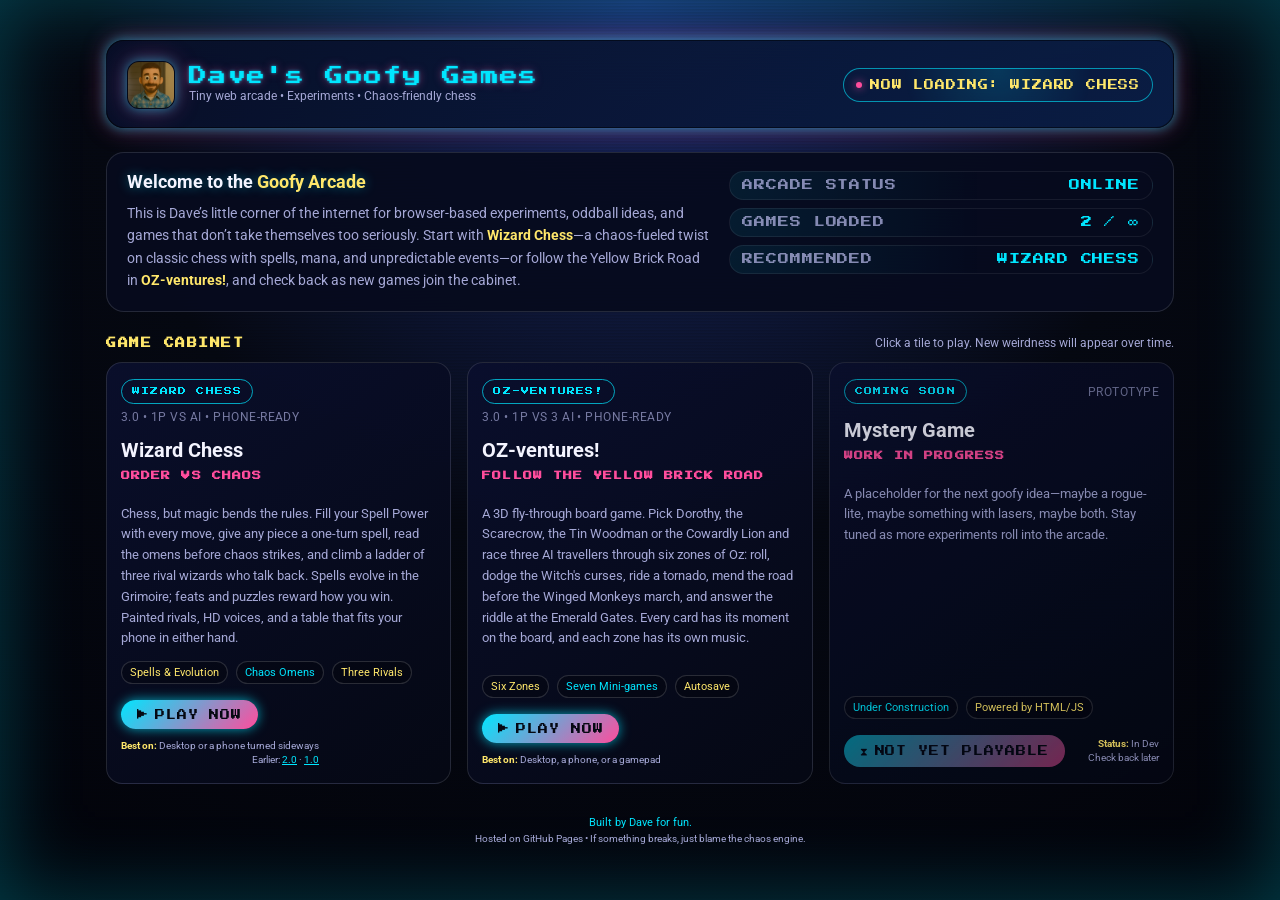
==== index.html @ 869f468e "OZ-ventures! 3.11.0 → OzVentures/; landing page lists it" ====
<!DOCTYPE html>
<html lang="en">
<head>
  <meta charset="UTF-8" />
  <title>Dave's Goofy Games | Arcade</title>
  <meta name="viewport" content="width=device-width, initial-scale=1.0" />

  <!-- Retro Arcade Font -->
  <link rel="preconnect" href="https://fonts.googleapis.com">
  <link rel="preconnect" href="https://fonts.gstatic.com" crossorigin>
  <link href="https://fonts.googleapis.com/css2?family=Press+Start+2P&family=Roboto:wght@300;400;700&display=swap" rel="stylesheet">

  <style>
    :root {
      --bg-main: #050812;
      --bg-panel: rgba(7, 11, 30, 0.95);
      --accent-pink: #ff4d9d;
      --accent-cyan: #00e6ff;
      --accent-yellow: #ffe76b;
      --card-border: rgba(255, 255, 255, 0.12);
      --text-main: #f4f4ff;
      --text-muted: #a5a8d6;
      --shadow-neon: 0 0 12px rgba(0, 230, 255, 0.5), 0 0 24px rgba(255, 77, 157, 0.4);
    }

    * {
      box-sizing: border-box;
      margin: 0;
      padding: 0;
    }

    body {
      min-height: 100vh;
      font-family: 'Roboto', system-ui, -apple-system, BlinkMacSystemFont, sans-serif;
      background: radial-gradient(circle at top, #1a2b6b 0, #050812 50%, #02030a 100%);
      color: var(--text-main);
      display: flex;
      justify-content: center;
      align-items: stretch;
    }

    .scanlines {
      pointer-events: none;
      position: fixed;
      inset: 0;
      background: repeating-linear-gradient(
        to bottom,
        rgba(0, 0, 0, 0.25) 0px,
        rgba(0, 0, 0, 0.25) 1px,
        transparent 2px,
        transparent 3px
      );
      mix-blend-mode: multiply;
      opacity: 0.45;
      z-index: 1;
    }

    .crt-glow {
      position: fixed;
      inset: 0;
      box-shadow: 0 0 80px rgba(0, 230, 255, 0.25) inset;
      pointer-events: none;
      z-index: 1;
    }

    .page {
      position: relative;
      z-index: 2;
      width: 100%;
      max-width: 1100px;
      padding: 24px 16px 40px;
      margin: auto;
      display: flex;
      flex-direction: column;
      gap: 24px;
    }

    .header {
      background: linear-gradient(135deg, rgba(8, 15, 40, 0.95), rgba(10, 30, 70, 0.95));
      border-radius: 18px;
      border: 1px solid rgba(0, 0, 0, 0.5);
      box-shadow: var(--shadow-neon);
      padding: 20px 20px 18px;
      display: flex;
      flex-wrap: wrap;
      align-items: center;
      justify-content: space-between;
      gap: 12px;
    }

    .logo {
      display: flex;
      align-items: center;
      gap: 14px;
    }

    /* UPDATED: use Dave.png as the logo image with hover spin */
    .logo-icon {
      width: 48px;
      height: 48px;
      border-radius: 12px;
      box-shadow: var(--shadow-neon);
      object-fit: cover;
      border: 1px solid rgba(0, 0, 0, 0.4);
      transform: rotate(0deg);
      transition: transform 0.4s ease-out;
    }

    .logo-icon:hover {
      animation: logo-spin 0.7s linear;
    }

    @keyframes logo-spin {
      from {
        transform: rotate(0deg) scale(1);
      }
      50% {
        transform: rotate(180deg) scale(1.05);
      }
      to {
        transform: rotate(360deg) scale(1);
      }
    }

    .logo-text-main {
      font-family: 'Press Start 2P', system-ui, sans-serif;
      font-size: clamp(14px, 2.4vw, 18px);
      color: var(--accent-cyan);
      text-shadow:
        0 0 3px rgba(0, 230, 255, 0.7),
        0 0 8px rgba(255, 77, 157, 0.5);
      letter-spacing: 0.08em;
    }

    .logo-text-sub {
      font-size: 12px;
      color: var(--text-muted);
      margin-top: 4px;
    }

    /* The loading ticker: a goofy line at a time; the light pulses, then the next one rolls up. */
    .header-chip {
      font-family: 'Press Start 2P', system-ui, sans-serif;
      font-size: 10px;
      text-transform: uppercase;
      letter-spacing: 0.08em;
      padding: 8px 12px;
      border-radius: 999px;
      border: 1px solid rgba(0, 230, 255, 0.6);
      color: var(--accent-yellow);
      background: radial-gradient(circle at top, rgba(0, 230, 255, 0.15), transparent 60%);
      display: inline-flex;
      align-items: center;
      gap: 8px;
      white-space: nowrap;
      max-width: 100%;
    }

    .header-chip-dot {
      flex: none;
      width: 6px;
      height: 6px;
      border-radius: 50%;
      background: var(--accent-pink);
      box-shadow: 0 0 8px rgba(255, 77, 157, 0.9);
    }

    .header-chip-dot.is-pulsing {
      animation: chip-pulse 0.45s ease-in-out 3;
    }

    @keyframes chip-pulse {
      0%, 100% {
        transform: scale(1);
        box-shadow: 0 0 8px rgba(255, 77, 157, 0.9);
      }
      50% {
        transform: scale(2.1);
        box-shadow: 0 0 18px rgba(255, 77, 157, 1), 0 0 30px rgba(0, 230, 255, 0.8);
        background: var(--accent-cyan);
      }
    }

    .header-chip-text {
      display: inline-block;
      overflow: hidden;
      text-overflow: ellipsis;
      line-height: 1.6;
      transition: transform 0.35s ease, opacity 0.35s ease;
    }

    .header-chip-text.is-leaving {
      transform: translateY(-120%);
      opacity: 0;
    }

    .header-chip-text.is-arriving {
      transform: translateY(120%);
      opacity: 0;
      transition: none;
    }

    @media (prefers-reduced-motion: reduce) {
      .header-chip-dot.is-pulsing {
        animation: none;
      }

      .header-chip-text,
      .header-chip-text.is-leaving,
      .header-chip-text.is-arriving {
        transition: none;
        transform: none;
        opacity: 1;
      }
    }

    .intro {
      background: var(--bg-panel);
      border-radius: 18px;
      border: 1px solid var(--card-border);
      padding: 18px 20px 20px;
      display: grid;
      grid-template-columns: minmax(0, 2.2fr) minmax(0, 1.6fr);
      gap: 20px;
    }

    .intro-copy h2 {
      font-size: 18px;
      margin-bottom: 10px;
      text-shadow: 0 0 12px rgba(0, 230, 255, 0.4);
    }

    .intro-copy p {
      font-size: 14px;
      color: var(--text-muted);
      line-height: 1.6;
      max-width: 48rem;
    }

    .intro-copy strong {
      color: var(--accent-yellow);
      font-weight: 700;
    }

    .intro-stats {
      display: flex;
      flex-direction: column;
      gap: 8px;
      font-size: 11px;
      text-transform: uppercase;
      letter-spacing: 0.08em;
      font-family: 'Press Start 2P', system-ui, sans-serif;
      color: var(--text-muted);
    }

    .intro-stat-row {
      display: flex;
      justify-content: space-between;
      align-items: center;
      border-radius: 999px;
      padding: 8px 12px;
      background: radial-gradient(circle at left, rgba(0, 230, 255, 0.08), transparent 60%);
      border: 1px solid rgba(255, 255, 255, 0.07);
    }

    .intro-stat-label {
      opacity: 0.8;
    }

    .intro-stat-value {
      color: var(--accent-cyan);
    }

    .games-section {
      display: flex;
      flex-direction: column;
      gap: 12px;
    }

    .games-header {
      display: flex;
      align-items: center;
      justify-content: space-between;
      gap: 8px;
    }

    .games-title {
      font-family: 'Press Start 2P', system-ui, sans-serif;
      font-size: 10px;
      letter-spacing: 0.15em;
      text-transform: uppercase;
      color: var(--accent-yellow);
    }

    .games-subtitle {
      font-size: 12px;
      color: var(--text-muted);
    }

    /* The cabinet: one tile per game, equal height, three across on a desktop, two on a tablet, one on
       a phone. Each tile is one grid cell (no wrapper links round the cards, which the browser used to
       split into extra empty cells). */
    .games-grid {
      display: grid;
      grid-template-columns: repeat(3, minmax(0, 1fr));
      grid-auto-rows: 1fr;
      gap: 16px;
      align-items: stretch;
    }

    .game-card {
      position: relative;
      background: linear-gradient(145deg, rgba(10, 15, 45, 0.95), rgba(5, 8, 20, 0.98));
      border-radius: 16px;
      border: 1px solid var(--card-border);
      padding: 16px 14px 16px;
      overflow: hidden;
      display: flex;
      flex-direction: column;
      gap: 10px;
      min-width: 0;
      transition:
        transform 0.18s ease-out,
        box-shadow 0.18s ease-out,
        border-color 0.18s ease-out;
    }

    .game-card::before {
      content: "";
      position: absolute;
      inset: -40%;
      background:
        radial-gradient(circle at 0 0, rgba(0, 230, 255, 0.11), transparent 60%),
        radial-gradient(circle at 100% 0, rgba(255, 77, 157, 0.11), transparent 60%);
      opacity: 0;
      transition: opacity 0.18s ease-out;
      pointer-events: none;
    }

    .game-card--playable {
      cursor: pointer;
    }

    .game-card--playable:hover,
    .game-card--playable:focus-within {
      transform: translateY(-4px);
      box-shadow: 0 14px 30px rgba(0, 0, 0, 0.6);
      border-color: rgba(0, 230, 255, 0.6);
    }

    .game-card--playable:hover::before,
    .game-card--playable:focus-within::before {
      opacity: 1;
    }

    .game-card--soon {
      opacity: 0.82;
    }

    .game-tag-row {
      display: flex;
      flex-wrap: wrap;
      gap: 6px 10px;
      justify-content: space-between;
      align-items: center;
      font-size: 10px;
      font-family: 'Press Start 2P', system-ui, sans-serif;
      text-transform: uppercase;
      letter-spacing: 0.12em;
      color: var(--text-muted);
    }

    .game-tag-pill {
      padding: 5px 10px;
      border-radius: 999px;
      border: 1px solid rgba(0, 230, 255, 0.7);
      color: var(--accent-cyan);
      white-space: nowrap;
      font-size: 8px;
      line-height: 1.6;
    }

    .game-tag-mode {
      opacity: 0.7;
      font-family: 'Roboto', system-ui, sans-serif;
      font-size: 12px;
      letter-spacing: 0.04em;
      white-space: nowrap;
    }

    .game-title {
      font-size: 20px;
      font-weight: 700;
      display: flex;
      flex-direction: column;
      align-items: flex-start;
      gap: 6px;
      margin: 4px 0 10px;
    }

    .game-title span {
      font-size: 9px;
      color: var(--accent-pink);
      font-family: 'Press Start 2P', system-ui, sans-serif;
      letter-spacing: 0.12em;
      line-height: 1.7;
      text-transform: uppercase;
    }

    .game-description {
      font-size: 13px;
      color: var(--text-muted);
      line-height: 1.6;
      flex: 1;
    }

    .game-badges {
      display: flex;
      flex-wrap: wrap;
      gap: 8px;
      margin-top: 2px;
    }

    .badge {
      font-size: 11px;
      padding: 4px 8px;
      border-radius: 999px;
      border: 1px solid rgba(255, 255, 255, 0.15);
      color: var(--accent-yellow);
      background: rgba(0, 0, 0, 0.25);
    }

    .badge-secondary {
      color: var(--accent-cyan);
    }

    .game-footer {
      display: flex;
      flex-wrap: wrap;
      align-items: center;
      justify-content: space-between;
      gap: 10px;
      margin-top: 6px;
    }

    .play-btn {
      display: inline-flex;
      align-items: center;
      justify-content: center;
      gap: 6px;
      padding: 9px 16px;
      border-radius: 999px;
      border: none;
      font-family: 'Press Start 2P', system-ui, sans-serif;
      font-size: 10px;
      text-transform: uppercase;
      letter-spacing: 0.09em;
      color: var(--bg-main);
      background: linear-gradient(135deg, var(--accent-cyan), var(--accent-pink));
      box-shadow: 0 0 12px rgba(0, 230, 255, 0.7);
      text-decoration: none;
      cursor: pointer;
      white-space: nowrap;
    }

    /* The Play button's link covers its whole tile, so a click anywhere on the tile plays. */
    .play-btn--tile::after {
      content: "";
      position: absolute;
      inset: 0;
      z-index: 1;
    }

    .play-btn span {
      font-size: 11px;
    }

    .play-btn:hover,
    .game-card--playable:hover .play-btn {
      box-shadow: 0 0 16px rgba(0, 230, 255, 0.9);
      transform: translateY(-1px);
    }

    .play-btn[disabled] {
      cursor: default;
      opacity: 0.55;
      box-shadow: none;
    }

    .play-meta {
      font-size: 10px;
      color: var(--text-muted);
      text-align: right;
      line-height: 1.4;
    }

    .play-meta strong {
      color: var(--accent-yellow);
      font-weight: 700;
    }

    /* Links inside a tile (the earlier versions) sit above the tile's own link. */
    .play-meta a {
      position: relative;
      z-index: 2;
      color: var(--accent-cyan);
    }

    .footer {
      margin-top: 8px;
      font-size: 11px;
      color: var(--text-muted);
      text-align: center;
    }

    .footer span {
      color: var(--accent-cyan);
    }

    .footer small {
      display: block;
      margin-top: 4px;
      font-size: 10px;
    }

    /* Responsive tweaks */
    @media (max-width: 960px) {
      .games-grid {
        grid-template-columns: repeat(2, minmax(0, 1fr));
      }
    }

    @media (max-width: 720px) {
      .page {
        padding-inline: 12px;
      }

      .intro {
        grid-template-columns: minmax(0, 1fr);
      }

      .header {
        padding-inline: 16px;
      }

      .header-chip {
        width: 100%;
        justify-content: center;
      }

      .games-subtitle {
        display: none;
      }
    }

    @media (max-width: 620px) {
      .games-grid {
        grid-template-columns: minmax(0, 1fr);
      }
    }
  </style>
</head>
<body>
  <div class="scanlines"></div>
  <div class="crt-glow"></div>

  <main class="page">
    <header class="header">
      <div class="logo">
        <!-- UPDATED: use Dave.png as the logo image -->
        <img class="logo-icon" src="Dave.png" alt="Dave's Goofy Games Logo">
        <div>
          <div class="logo-text-main">Dave's Goofy Games</div>
          <div class="logo-text-sub">Tiny web arcade • Experiments • Chaos-friendly chess</div>
        </div>
      </div>
      <div class="header-chip" role="status" aria-live="polite">
        <span class="header-chip-dot" id="chip-dot"></span>
        <span class="header-chip-text" id="chip-text">Now loading: Wizard Chess</span>
      </div>
    </header>

    <section class="intro">
      <div class="intro-copy">
        <h2>Welcome to the <strong>Goofy Arcade</strong></h2>
        <p>
          This is Dave’s little corner of the internet for browser-based experiments, oddball ideas,
          and games that don’t take themselves too seriously. Start with
          <strong>Wizard Chess</strong>—a chaos-fueled twist on classic chess with spells, mana, and
          unpredictable events—or follow the Yellow Brick Road in <strong>OZ-ventures!</strong>, and
          check back as new games join the cabinet.
        </p>
      </div>
      <div class="intro-stats">
        <div class="intro-stat-row">
          <span class="intro-stat-label">Arcade Status</span>
          <span class="intro-stat-value">Online</span>
        </div>
        <div class="intro-stat-row">
          <span class="intro-stat-label">Games Loaded</span>
          <span class="intro-stat-value">2 / ∞</span>
        </div>
        <div class="intro-stat-row">
          <span class="intro-stat-label">Recommended</span>
          <span class="intro-stat-value">Wizard Chess</span>
        </div>
      </div>
    </section>

    <section class="games-section">
      <div class="games-header">
        <h3 class="games-title">Game Cabinet</h3>
        <p class="games-subtitle">Click a tile to play. New weirdness will appear over time.</p>
      </div>

      <div class="games-grid">
        <!-- Wizard Chess Card -->
        <article class="game-card game-card--playable">
          <div class="game-tag-row">
            <span class="game-tag-pill">Wizard Chess</span>
            <span class="game-tag-mode">3.0 • 1P vs AI • Phone-ready</span>
          </div>
          <div class="game-title">
            Wizard Chess
            <span>Order vs Chaos</span>
          </div>
          <p class="game-description">
            Chess, but magic bends the rules. Fill your Spell Power with every move, give any piece a
            one-turn spell, read the omens before chaos strikes, and climb a ladder of three rival
            wizards who talk back. Spells evolve in the Grimoire; feats and puzzles reward how you win.
            Painted rivals, HD voices, and a table that fits your phone in either hand.
          </p>
          <div class="game-badges">
            <span class="badge">Spells &amp; Evolution</span>
            <span class="badge badge-secondary">Chaos Omens</span>
            <span class="badge">Three Rivals</span>
          </div>
          <div class="game-footer">
            <a class="play-btn play-btn--tile" href="WizardChess3/">
              <span>▶</span> Play Now
            </a>
            <div class="play-meta">
              <div><strong>Best on:</strong> Desktop or a phone turned sideways</div>
              <div>
                Earlier: <a href="WizardChess2/">2.0</a> ·
                <a href="WizardChess.html">1.0</a>
              </div>
            </div>
          </div>
        </article>

        <!-- OZ-ventures! Card -->
        <article class="game-card game-card--playable">
          <div class="game-tag-row">
            <span class="game-tag-pill">OZ-ventures!</span>
            <span class="game-tag-mode">3.0 • 1P vs 3 AI • Phone-ready</span>
          </div>
          <div class="game-title">
            OZ-ventures!
            <span>Follow the Yellow Brick Road</span>
          </div>
          <p class="game-description">
            A 3D fly-through board game. Pick Dorothy, the Scarecrow, the Tin Woodman or the Cowardly
            Lion and race three AI travellers through six zones of Oz: roll, dodge the Witch's curses,
            ride a tornado, mend the road before the Winged Monkeys march, and answer the riddle at the
            Emerald Gates. Every card has its moment on the board, and each zone has its own music.
          </p>
          <div class="game-badges">
            <span class="badge">Six Zones</span>
            <span class="badge badge-secondary">Seven Mini-games</span>
            <span class="badge">Autosave</span>
          </div>
          <div class="game-footer">
            <a class="play-btn play-btn--tile" href="OzVentures/">
              <span>▶</span> Play Now
            </a>
            <div class="play-meta">
              <div><strong>Best on:</strong> Desktop, a phone, or a gamepad</div>
            </div>
          </div>
        </article>

        <!-- Coming Soon Slot -->
        <article class="game-card game-card--soon">
          <div class="game-tag-row">
            <span class="game-tag-pill">Coming Soon</span>
            <span class="game-tag-mode">Prototype</span>
          </div>
          <div class="game-title">
            Mystery Game
            <span>Work in Progress</span>
          </div>
          <p class="game-description">
            A placeholder for the next goofy idea—maybe a rogue-lite, maybe something with lasers,
            maybe both. Stay tuned as more experiments roll into the arcade.
          </p>
          <div class="game-badges">
            <span class="badge badge-secondary">Under Construction</span>
            <span class="badge">Powered by HTML/JS</span>
          </div>
          <div class="game-footer">
            <button class="play-btn" type="button" disabled>
              <span>⧗</span> Not Yet Playable
            </button>
            <div class="play-meta">
              <div><strong>Status:</strong> In Dev</div>
              <div>Check back later</div>
            </div>
          </div>
        </article>
      </div>
    </section>

    <footer class="footer">
      <span>Built by Dave for fun.</span>
      <small>Hosted on GitHub Pages • If something breaks, just blame the chaos engine.</small>
    </footer>
  </main>

  <script>
    // The loading ticker: a goofy line holds for a while, the light pulses, and the next one rolls up.
    (function () {
      var LINES = [
        'Now loading: Wizard Chess',
        'Now loading: OZ-ventures!',
        'Now loading: mana crystals',
        'Getting bananas for the Winged Monkeys',
        'Polishing the Yellow Brick Road',
        'Oiling the Tin Woodman',
        'Teaching the Scarecrow long division',
        'Convincing the Lion it is only a cat',
        'Untangling the Witch’s broom',
        'Counting lollipops in Munchkinland',
        'Reheating last night’s chaos',
        'Charging the Spell Power',
        'Reading the omens (they look weird)',
        'Asking the rival wizards to behave',
        'Sharpening the bishops',
        'Checking the knights for loose horseshoes',
        'Shuffling the tornado',
        'Waking the poppies (they are not having it)',
        'Dusting the Emerald Gates',
        'Looking for Toto',
        'Apologising to the chaos engine',
        'Feeding the field mice',
        'Tuning the Grimoire',
        'Ironing the Scarecrow’s hat',
        'Setting the castling clocks',
        'Measuring the Witch’s Wilds for fog',
        'Refilling the oil can',
        'Rehearsing the Guardian’s riddles',
        'Blowing on the cartridge',
        'Inserting coin (just kidding, it’s free)',
        'Warming up the CRT',
        'Bribing the dice',
        'Teaching bats to fly in formation',
        'Buffing the silver shoes',
        'Pressing Start to continue',
        'Loading the loading screen',
        'Enchanting the pawns (lightly)',
        'Herding the Munchkins into their huts',
        'Painting the sky over Oz',
        'Explaining chess to a wizard',
        'Unjamming the gumball machine',
        'Checking the hay for needles',
        'Rolling a natural 6 for luck',
        'Loading complete. Loading again.',
      ];
      var HOLD_MS = 7000; // a line holds this long before the light pulses and the next one shows
      var dot = document.getElementById('chip-dot');
      var text = document.getElementById('chip-text');
      if (!dot || !text) return;
      var reduced = window.matchMedia && window.matchMedia('(prefers-reduced-motion: reduce)').matches;
      var last = -1;

      function pick() {
        var i;
        do i = Math.floor(Math.random() * LINES.length);
        while (i === last && LINES.length > 1);
        last = i;
        return LINES[i];
      }

      function swap(next) {
        if (reduced) {
          text.textContent = next;
          return;
        }
        text.classList.add('is-leaving');
        setTimeout(function () {
          text.textContent = next;
          text.classList.remove('is-leaving');
          text.classList.add('is-arriving');
          // One frame at the arriving position, then slide in.
          requestAnimationFrame(function () {
            requestAnimationFrame(function () {
              text.classList.remove('is-arriving');
            });
          });
        }, 350);
      }

      function tick() {
        // The light pulses first, then the line rolls over.
        dot.classList.remove('is-pulsing');
        void dot.offsetWidth; // restart the animation
        dot.classList.add('is-pulsing');
        setTimeout(function () {
          swap(pick());
        }, reduced ? 0 : 1300);
        setTimeout(tick, HOLD_MS);
      }

      setTimeout(tick, HOLD_MS);
    })();
  </script>
</body>
</html>
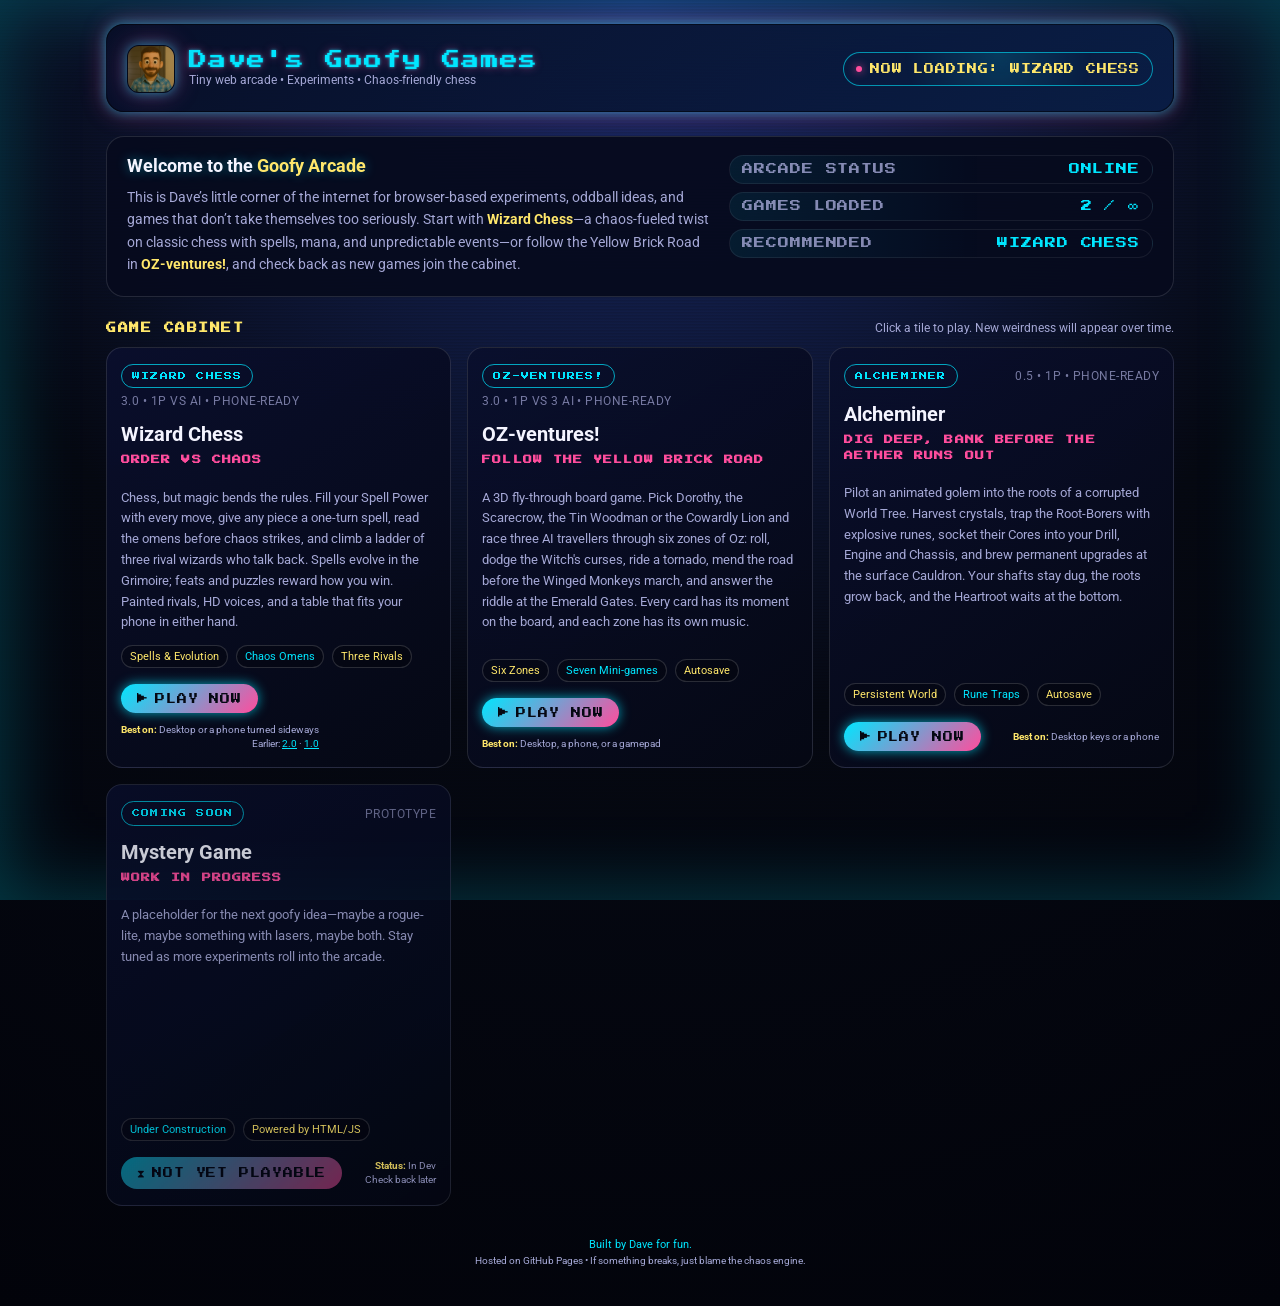
==== commit 9b950be6: "Alcheminer 0.5.0 → Alcheminer/; landing page lists it" ====
--- a/index.html
+++ b/index.html
@@ -676,6 +676,37 @@
             </a>
             <div class="play-meta">
               <div><strong>Best on:</strong> Desktop, a phone, or a gamepad</div>
+            </div>
+          </div>
+        </article>
+
+        <!-- Alcheminer Card -->
+        <article class="game-card game-card--playable">
+          <div class="game-tag-row">
+            <span class="game-tag-pill">Alcheminer</span>
+            <span class="game-tag-mode">0.5 • 1P • Phone-ready</span>
+          </div>
+          <div class="game-title">
+            Alcheminer
+            <span>Dig deep, bank before the Aether runs out</span>
+          </div>
+          <p class="game-description">
+            Pilot an animated golem into the roots of a corrupted World Tree. Harvest crystals, trap the
+            Root-Borers with explosive runes, socket their Cores into your Drill, Engine and Chassis, and brew
+            permanent upgrades at the surface Cauldron. Your shafts stay dug, the roots grow back, and the
+            Heartroot waits at the bottom.
+          </p>
+          <div class="game-badges">
+            <span class="badge">Persistent World</span>
+            <span class="badge badge-secondary">Rune Traps</span>
+            <span class="badge">Autosave</span>
+          </div>
+          <div class="game-footer">
+            <a class="play-btn play-btn--tile" href="Alcheminer/">
+              <span>▶</span> Play Now
+            </a>
+            <div class="play-meta">
+              <div><strong>Best on:</strong> Desktop keys or a phone</div>
             </div>
           </div>
         </article>
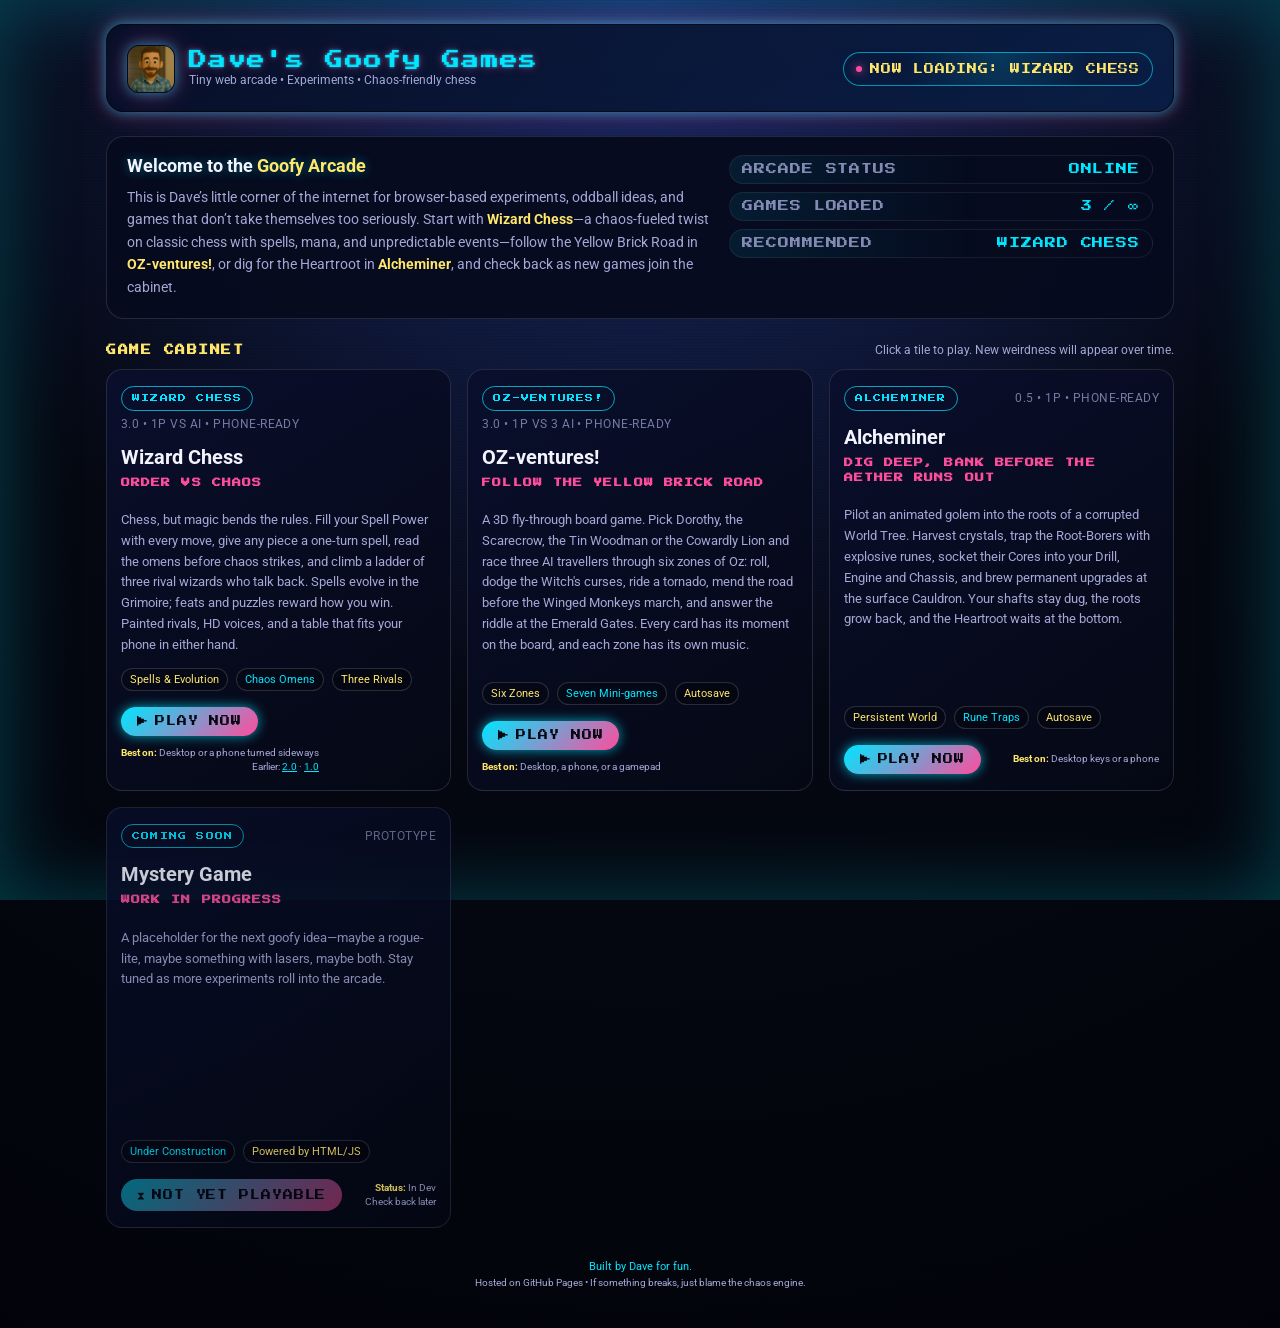
==== commit a064423b: "Landing page: Alcheminer in the welcome line, three games loaded" ====
--- a/index.html
+++ b/index.html
@@ -587,8 +587,8 @@
           This is Dave’s little corner of the internet for browser-based experiments, oddball ideas,
           and games that don’t take themselves too seriously. Start with
           <strong>Wizard Chess</strong>—a chaos-fueled twist on classic chess with spells, mana, and
-          unpredictable events—or follow the Yellow Brick Road in <strong>OZ-ventures!</strong>, and
-          check back as new games join the cabinet.
+          unpredictable events—follow the Yellow Brick Road in <strong>OZ-ventures!</strong>, or dig for
+          the Heartroot in <strong>Alcheminer</strong>, and check back as new games join the cabinet.
         </p>
       </div>
       <div class="intro-stats">
@@ -598,7 +598,7 @@
         </div>
         <div class="intro-stat-row">
           <span class="intro-stat-label">Games Loaded</span>
-          <span class="intro-stat-value">2 / ∞</span>
+          <span class="intro-stat-value">3 / ∞</span>
         </div>
         <div class="intro-stat-row">
           <span class="intro-stat-label">Recommended</span>
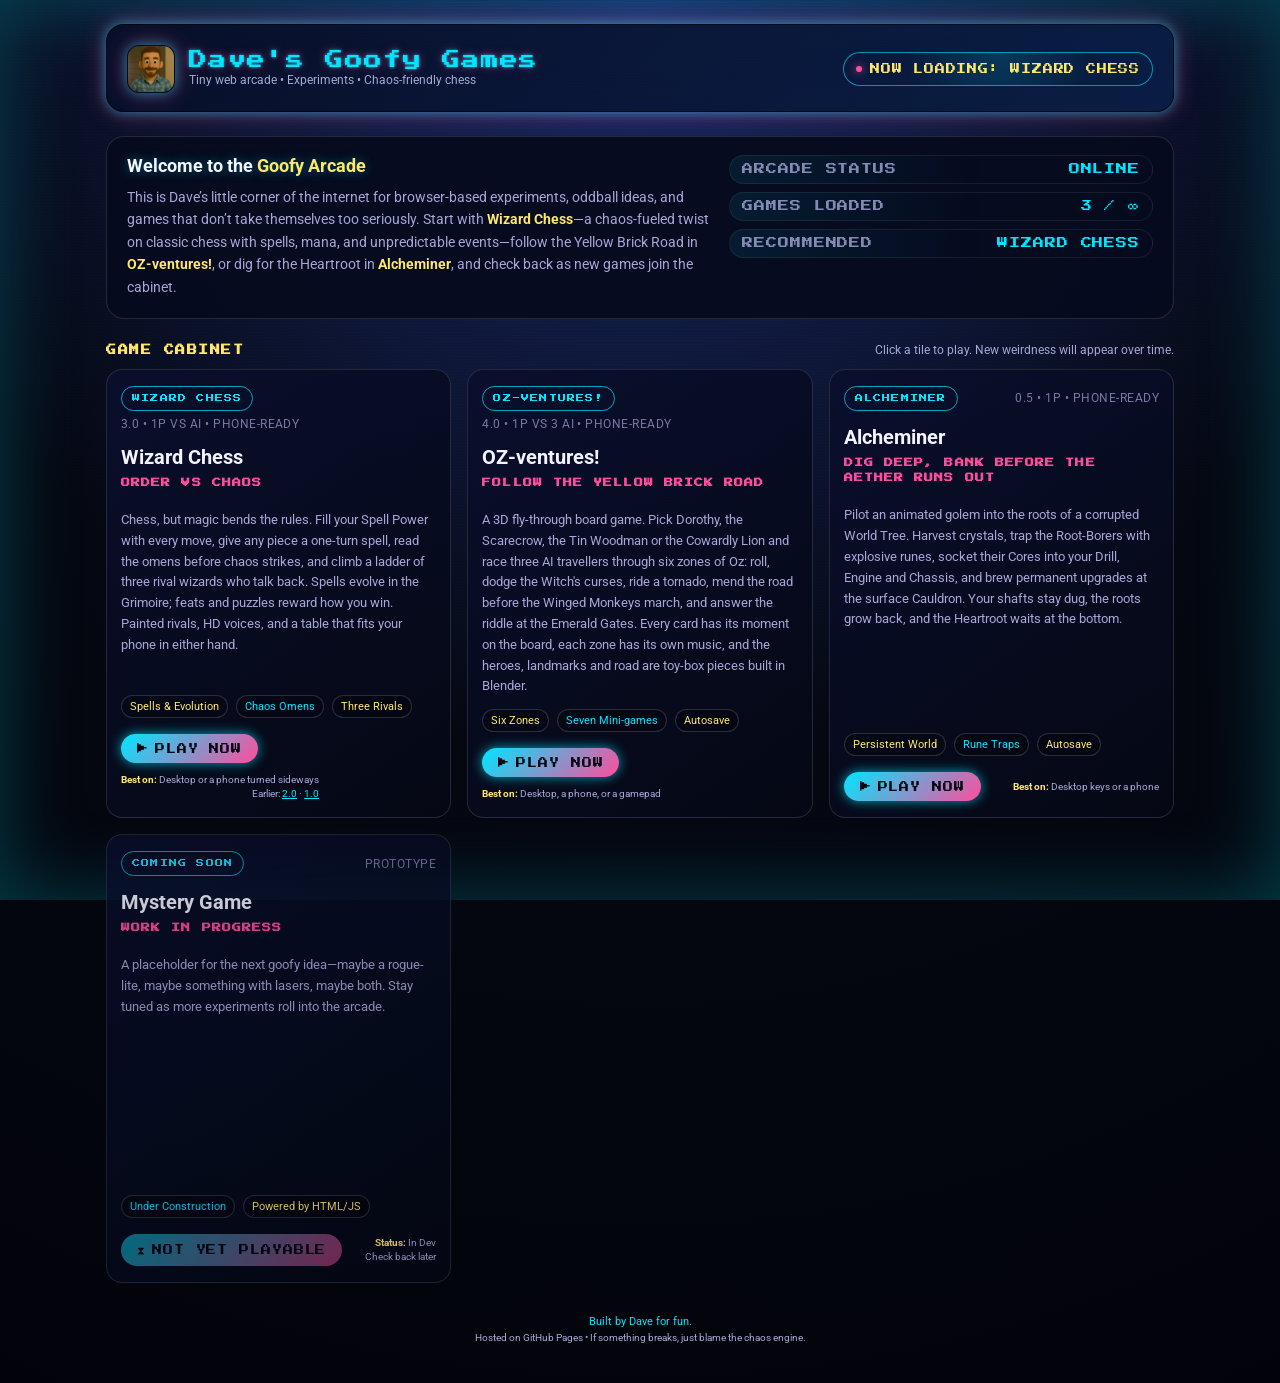
==== commit 03cbe9bd: "OZ-ventures! 4.0.0 → OzVentures/; landing page lists it" ====
--- a/index.html
+++ b/index.html
@@ -653,7 +653,7 @@
         <article class="game-card game-card--playable">
           <div class="game-tag-row">
             <span class="game-tag-pill">OZ-ventures!</span>
-            <span class="game-tag-mode">3.0 • 1P vs 3 AI • Phone-ready</span>
+            <span class="game-tag-mode">4.0 • 1P vs 3 AI • Phone-ready</span>
           </div>
           <div class="game-title">
             OZ-ventures!
@@ -663,7 +663,8 @@
             A 3D fly-through board game. Pick Dorothy, the Scarecrow, the Tin Woodman or the Cowardly
             Lion and race three AI travellers through six zones of Oz: roll, dodge the Witch's curses,
             ride a tornado, mend the road before the Winged Monkeys march, and answer the riddle at the
-            Emerald Gates. Every card has its moment on the board, and each zone has its own music.
+            Emerald Gates. Every card has its moment on the board, each zone has its own music, and the
+            heroes, landmarks and road are toy-box pieces built in Blender.
           </p>
           <div class="game-badges">
             <span class="badge">Six Zones</span>
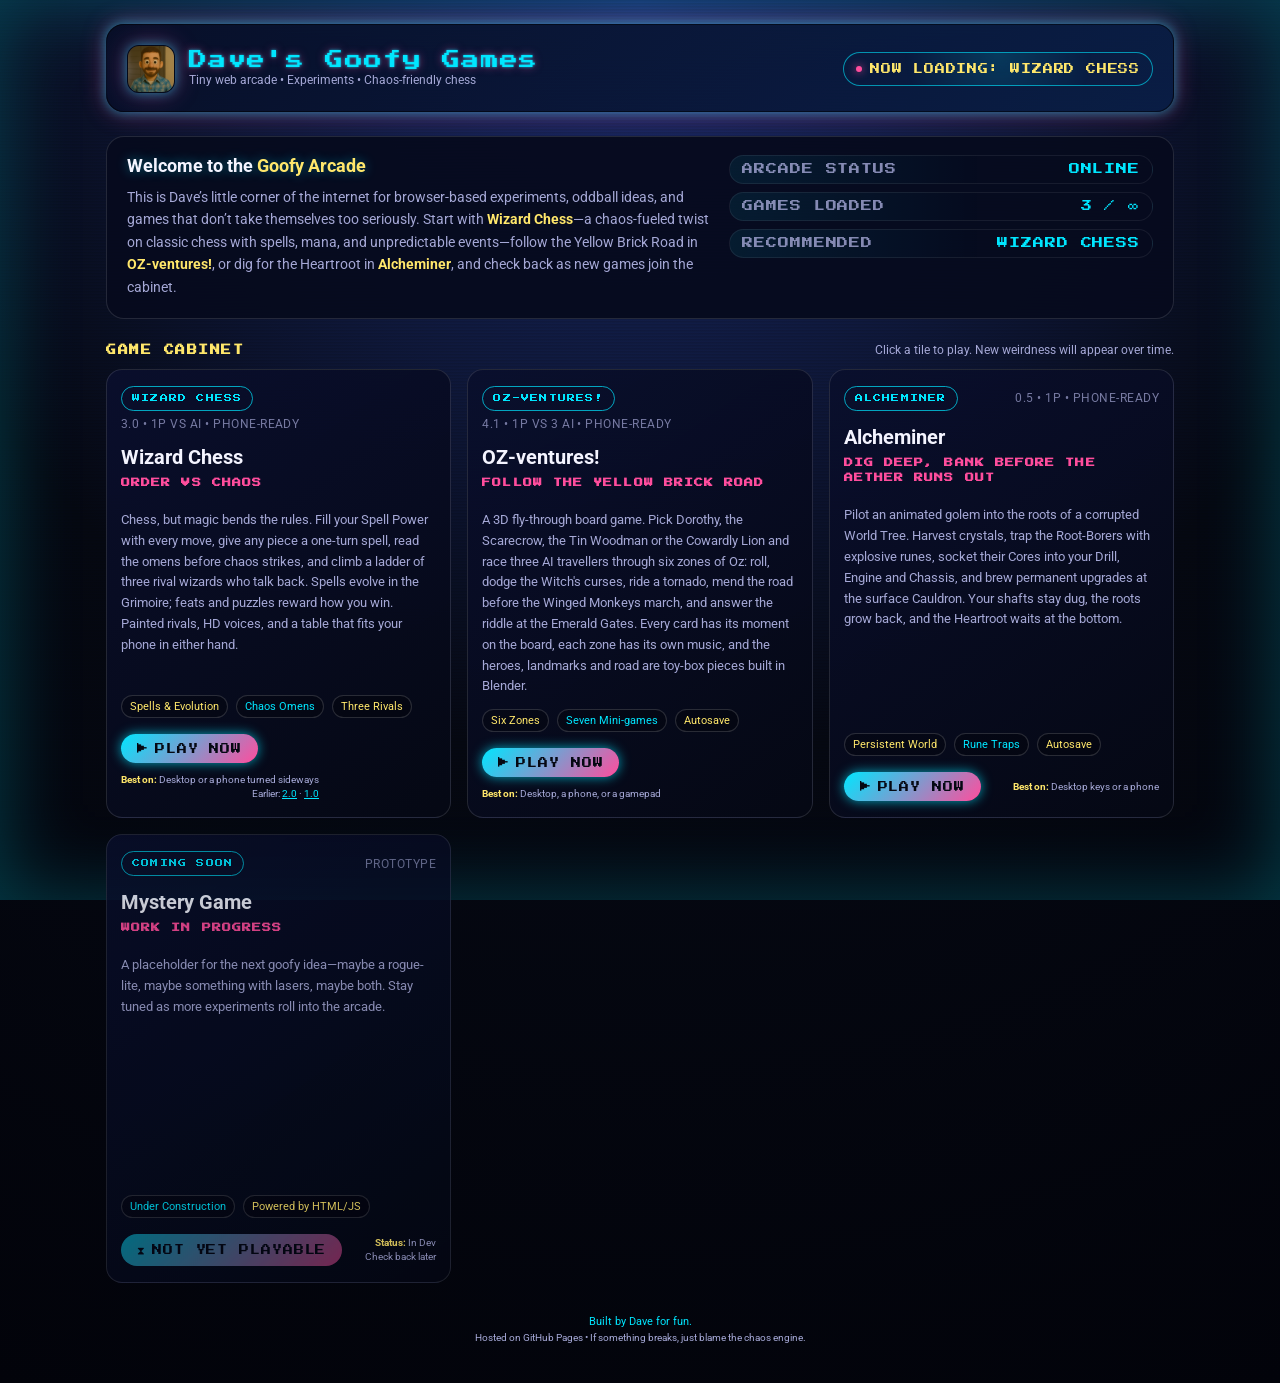
==== commit 76dbb7b5: "OZ-ventures! 4.1.0 → OzVentures/; landing page lists it" ====
--- a/index.html
+++ b/index.html
@@ -653,7 +653,7 @@
         <article class="game-card game-card--playable">
           <div class="game-tag-row">
             <span class="game-tag-pill">OZ-ventures!</span>
-            <span class="game-tag-mode">4.0 • 1P vs 3 AI • Phone-ready</span>
+            <span class="game-tag-mode">4.1 • 1P vs 3 AI • Phone-ready</span>
           </div>
           <div class="game-title">
             OZ-ventures!
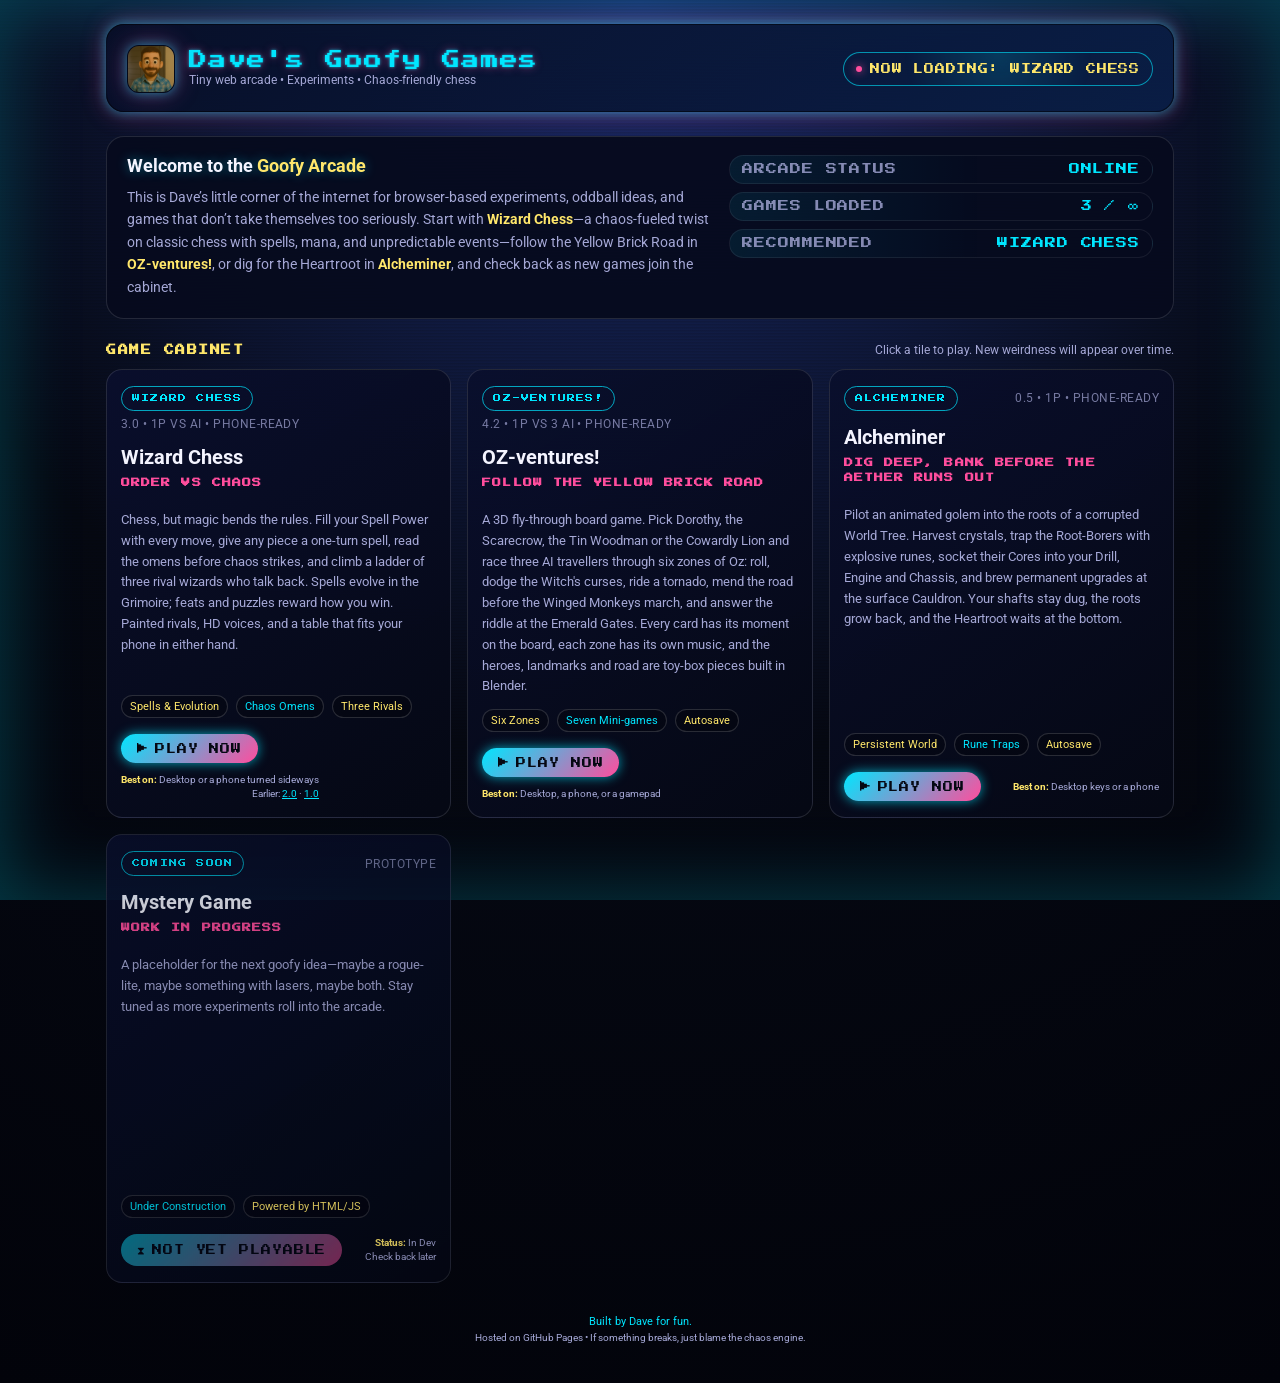
==== commit 03bab647: "OZ-ventures! 4.2.0 → OzVentures/; landing page lists it" ====
--- a/index.html
+++ b/index.html
@@ -653,7 +653,7 @@
         <article class="game-card game-card--playable">
           <div class="game-tag-row">
             <span class="game-tag-pill">OZ-ventures!</span>
-            <span class="game-tag-mode">4.1 • 1P vs 3 AI • Phone-ready</span>
+            <span class="game-tag-mode">4.2 • 1P vs 3 AI • Phone-ready</span>
           </div>
           <div class="game-title">
             OZ-ventures!
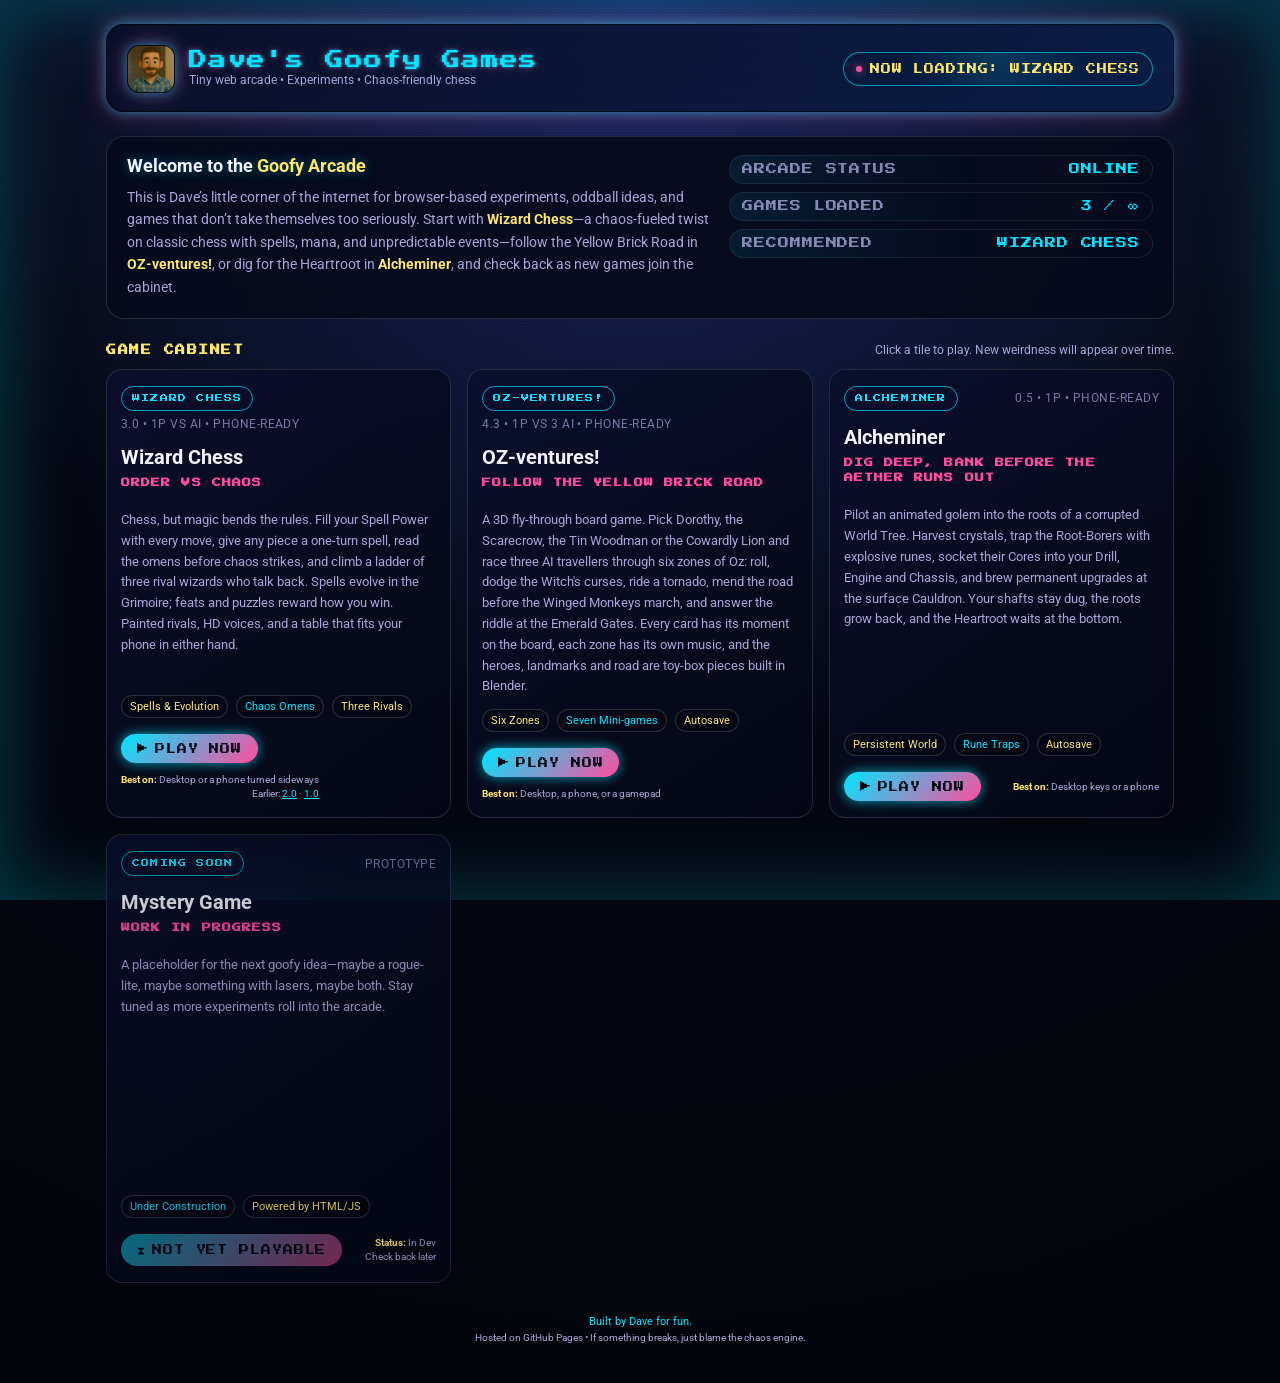
==== commit c9439e23: "OZ-ventures! 4.3.0 → OzVentures/; landing page lists it" ====
--- a/index.html
+++ b/index.html
@@ -653,7 +653,7 @@
         <article class="game-card game-card--playable">
           <div class="game-tag-row">
             <span class="game-tag-pill">OZ-ventures!</span>
-            <span class="game-tag-mode">4.2 • 1P vs 3 AI • Phone-ready</span>
+            <span class="game-tag-mode">4.3 • 1P vs 3 AI • Phone-ready</span>
           </div>
           <div class="game-title">
             OZ-ventures!
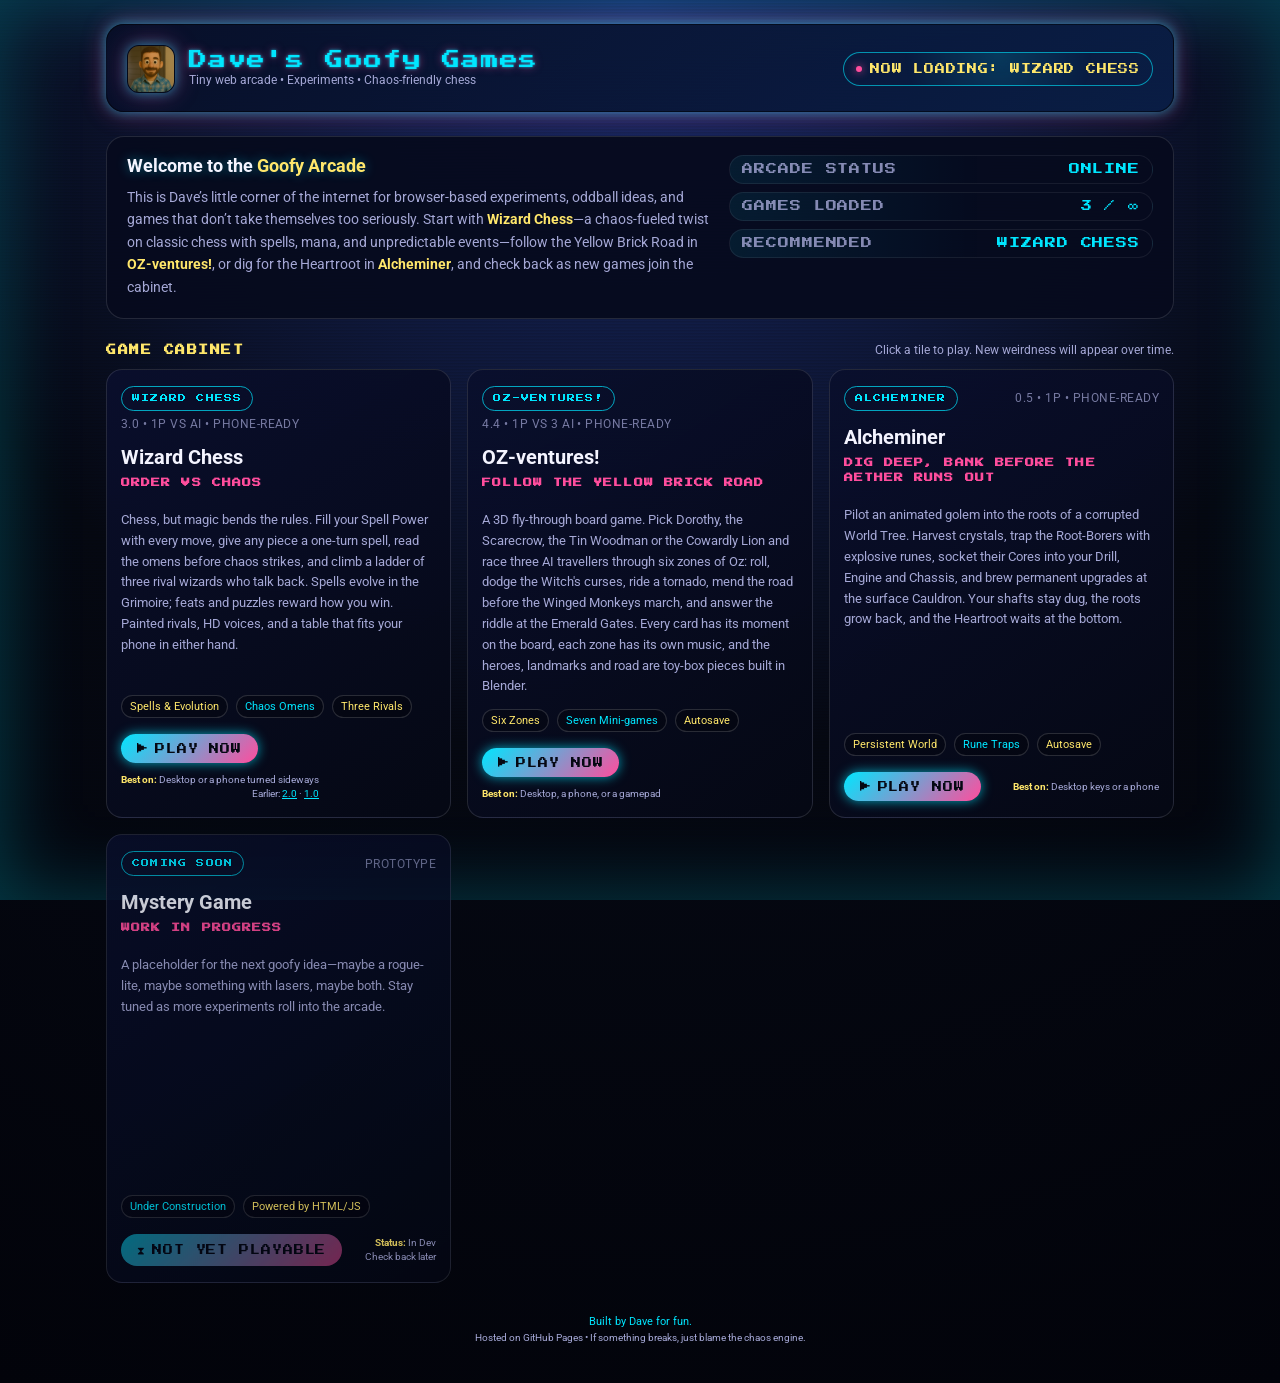
==== commit 80596504: "OZ-ventures! 4.4.0 → OzVentures/; landing page lists it" ====
--- a/index.html
+++ b/index.html
@@ -653,7 +653,7 @@
         <article class="game-card game-card--playable">
           <div class="game-tag-row">
             <span class="game-tag-pill">OZ-ventures!</span>
-            <span class="game-tag-mode">4.3 • 1P vs 3 AI • Phone-ready</span>
+            <span class="game-tag-mode">4.4 • 1P vs 3 AI • Phone-ready</span>
           </div>
           <div class="game-title">
             OZ-ventures!
